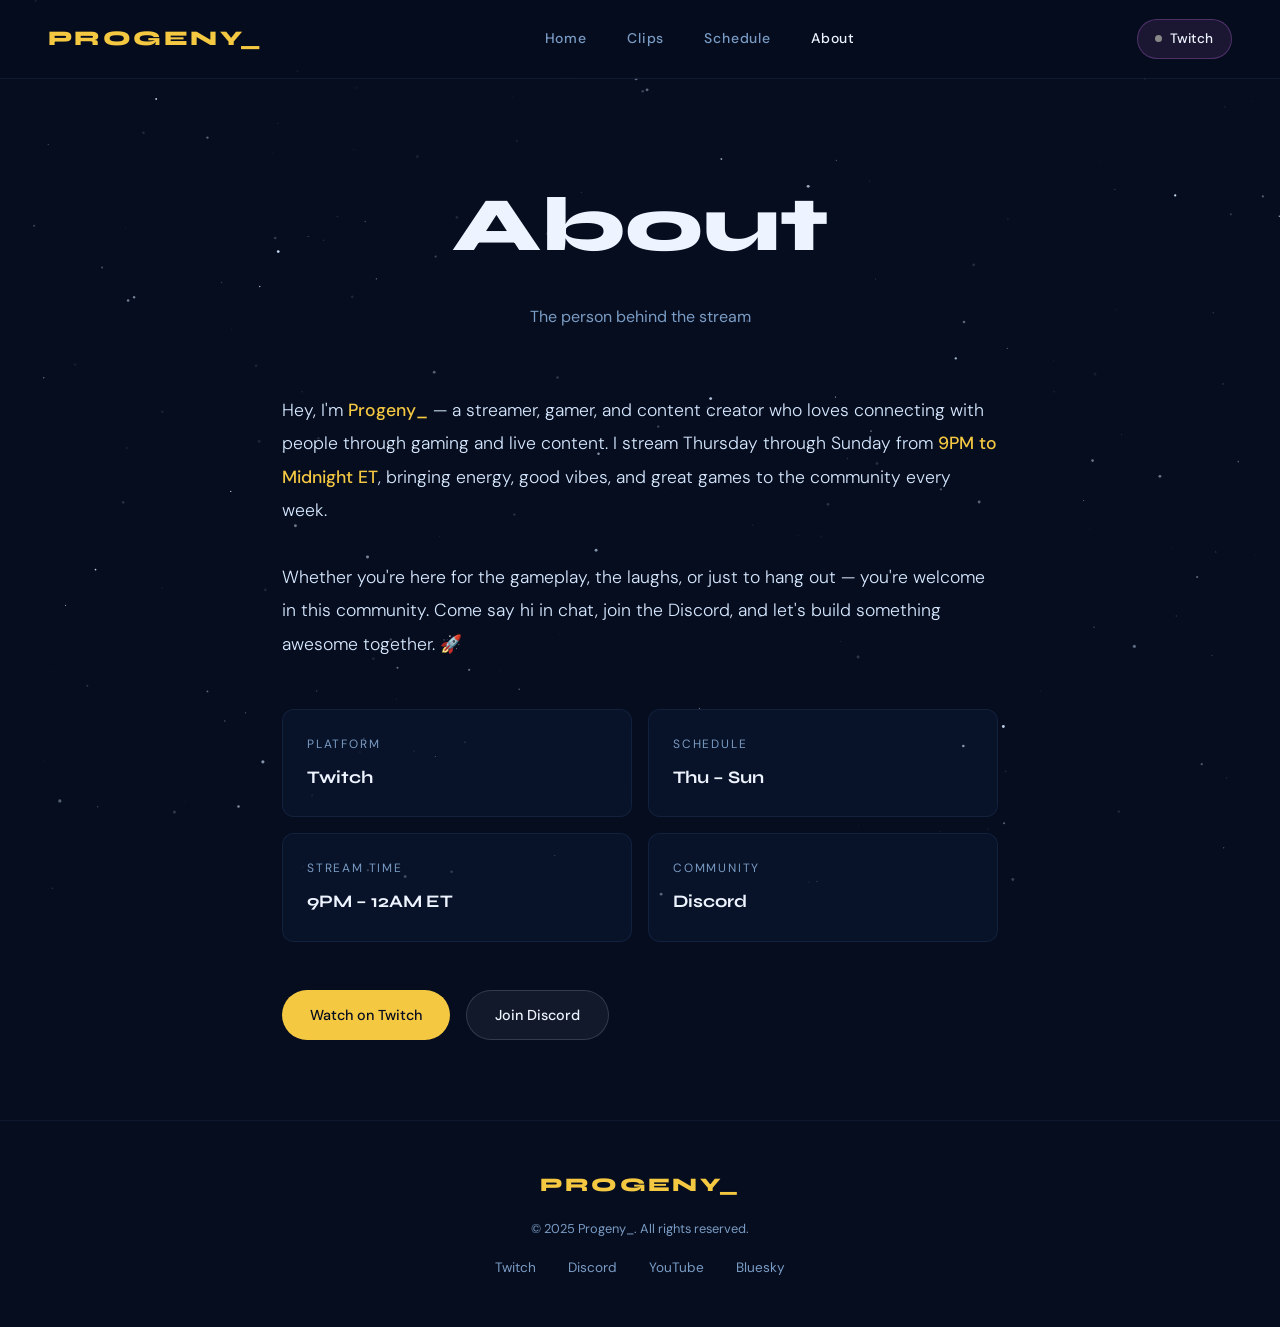
==== about.html @ 64117ea2 "initial website" ====
<!DOCTYPE html>
<html lang="en">
<head>
  <meta charset="UTF-8"/>
  <meta name="viewport" content="width=device-width, initial-scale=1.0"/>
  <title>About | Progeny_</title>
  <link rel="preconnect" href="https://fonts.googleapis.com"/>
  <link href="https://fonts.googleapis.com/css2?family=Syne:wght@400;700;800&family=DM+Sans:ital,wght@0,300;0,400;0,500;1,300&display=swap" rel="stylesheet"/>
  <link rel="stylesheet" href="css/style.css"/>
</head>
<body>

  <canvas id="stars"></canvas>

  <nav class="nav">
    <a href="index.html" class="nav-logo">PROGENY_</a>
    <div class="nav-links">
      <a href="index.html">Home</a>
      <a href="clips.html">Clips</a>
      <a href="schedule.html">Schedule</a>
      <a href="about.html" class="active">About</a>
    </div>
    <a href="https://twitch.tv/Progeny_" target="_blank" class="nav-cta">
      <span class="live-dot" id="liveDot"></span>
      <span id="liveLabel">Twitch</span>
    </a>
  </nav>

  <div class="page-hero">
    <h1>About</h1>
    <p>The person behind the stream</p>
  </div>

  <div class="about-wrap">

    <p class="about-bio">
      Hey, I'm <strong>Progeny_</strong> — a streamer, gamer, and content creator
      who loves connecting with people through gaming and live content.
      I stream Thursday through Sunday from <strong>9PM to Midnight ET</strong>,
      bringing energy, good vibes, and great games to the community every week.
      <br/><br/>
      Whether you're here for the gameplay, the laughs, or just to hang out —
      you're welcome in this community. Come say hi in chat, join the Discord,
      and let's build something awesome together. 🚀
    </p>

    <div class="about-grid">
      <div class="about-card">
        <p class="about-card-label">Platform</p>
        <p class="about-card-value">Twitch</p>
      </div>
      <div class="about-card">
        <p class="about-card-label">Schedule</p>
        <p class="about-card-value">Thu – Sun</p>
      </div>
      <div class="about-card">
        <p class="about-card-label">Stream time</p>
        <p class="about-card-value">9PM – 12AM ET</p>
      </div>
      <div class="about-card">
        <p class="about-card-label">Community</p>
        <p class="about-card-value">Discord</p>
      </div>
    </div>

    <div style="display:flex; gap: 1rem; flex-wrap: wrap;">
      <a href="https://twitch.tv/Progeny_" target="_blank" class="btn btn-primary">
        Watch on Twitch
      </a>
      <a href="https://discord.gg/YOURINVITE" target="_blank" class="btn btn-secondary">
        Join Discord
      </a>
    </div>

  </div>

  <script src="js/stars.js"></script>
  <script src="js/live.js"></script>

  <footer class="footer">
    <p class="footer-logo">PROGENY_</p>
    <p class="footer-copy">© 2025 Progeny_. All rights reserved.</p>
    <div class="footer-links">
      <a href="https://twitch.tv/Progeny_" target="_blank">Twitch</a>
      <a href="https://discord.gg/YOURINVITE" target="_blank">Discord</a>
      <a href="https://youtube.com/@YOURCHANNEL" target="_blank">YouTube</a>
      <a href="https://bsky.app/profile/YOURHANDLE.bsky.social" target="_blank">Bluesky</a>
    </div>
  </footer>

</body>
</html>
---- css/style.css ----
/* ── Variables ─────────────────────────────────────────────────────────────── */
:root {
  --void:        #060D1F;
  --deep:        #0B1A3B;
  --nebula:      #1B3A6B;
  --cosmic:      #2D5FA8;
  --starlight:   #5B8ED4;
  --aurora:      #A8C8F0;
  --ice:         #E8F2FC;
  --gold:        #F5C842;
  --warm-star:   #E8A020;
  --supernova:   #F0D080;
  --cold-white:  #EEF4FF;
  --frost:       #D6E8FF;
  --text-muted:  #7A9CC4;
  --font-display: 'Syne', sans-serif;
  --font-body:    'DM Sans', sans-serif;
}

/* ── Reset ─────────────────────────────────────────────────────────────────── */
*, *::before, *::after { box-sizing: border-box; margin: 0; padding: 0; }
html { scroll-behavior: smooth; }

body {
  background: var(--void);
  color: var(--cold-white);
  font-family: var(--font-body);
  font-size: 16px;
  line-height: 1.7;
  overflow-x: hidden;
}

a { color: inherit; text-decoration: none; }

/* ── Stars canvas ──────────────────────────────────────────────────────────── */
#stars {
  position: fixed;
  top: 0; left: 0;
  width: 100%; height: 100%;
  pointer-events: none;
  z-index: 0;
}

/* ── Nav ───────────────────────────────────────────────────────────────────── */
.nav {
  position: fixed;
  top: 0; left: 0; right: 0;
  z-index: 100;
  display: flex;
  align-items: center;
  justify-content: space-between;
  padding: 1.2rem 3rem;
  background: rgba(6, 13, 31, 0.7);
  backdrop-filter: blur(16px);
  border-bottom: 1px solid rgba(91, 142, 212, 0.12);
}

.nav-logo {
  font-family: var(--font-display);
  font-weight: 800;
  font-size: 1.3rem;
  letter-spacing: 0.12em;
  color: var(--gold);
  transition: opacity 0.2s;
}
.nav-logo:hover { opacity: 0.8; }

.nav-links {
  display: flex;
  gap: 2.5rem;
}

.nav-links a {
  font-size: 0.875rem;
  font-weight: 500;
  letter-spacing: 0.06em;
  color: var(--text-muted);
  transition: color 0.2s;
}
.nav-links a:hover,
.nav-links a.active { color: var(--cold-white); }

.nav-cta {
  display: flex;
  align-items: center;
  gap: 0.5rem;
  background: rgba(155, 89, 182, 0.15);
  border: 1px solid rgba(155, 89, 182, 0.4);
  color: var(--cold-white);
  padding: 0.45rem 1.1rem;
  border-radius: 100px;
  font-size: 0.85rem;
  font-weight: 500;
  transition: background 0.2s, border-color 0.2s;
}
.nav-cta:hover {
  background: rgba(155, 89, 182, 0.3);
  border-color: rgba(155, 89, 182, 0.7);
}

.live-dot {
  width: 7px; height: 7px;
  border-radius: 50%;
  background: #888;
  display: inline-block;
}
.live-dot.is-live {
  background: #FF4444;
  box-shadow: 0 0 6px #FF4444;
  animation: pulse-dot 1.5s infinite;
}
@keyframes pulse-dot {
  0%, 100% { transform: scale(1); opacity: 1; }
  50% { transform: scale(1.3); opacity: 0.7; }
}

/* ── Hero ──────────────────────────────────────────────────────────────────── */
.hero {
  position: relative;
  z-index: 1;
  min-height: 100vh;
  display: flex;
  align-items: center;
  justify-content: center;
  text-align: center;
  padding: 8rem 2rem 4rem;
  overflow: hidden;
}

.hero-orb {
  position: absolute;
  top: 50%; left: 50%;
  transform: translate(-50%, -50%);
  width: 600px; height: 600px;
  border-radius: 50%;
  background: radial-gradient(circle, rgba(45,95,168,0.18) 0%, rgba(27,58,107,0.08) 50%, transparent 70%);
  pointer-events: none;
  animation: orb-pulse 6s ease-in-out infinite;
}
@keyframes orb-pulse {
  0%, 100% { transform: translate(-50%, -50%) scale(1); opacity: 0.7; }
  50% { transform: translate(-50%, -50%) scale(1.08); opacity: 1; }
}

.hero-content { position: relative; z-index: 2; }

.hero-eyebrow {
  font-size: 0.8rem;
  font-weight: 400;
  letter-spacing: 0.25em;
  color: var(--gold);
  text-transform: uppercase;
  margin-bottom: 1.2rem;
  opacity: 0;
  animation: fade-up 0.8s 0.2s forwards;
}

.hero-title {
  font-family: var(--font-display);
  font-weight: 800;
  font-size: clamp(4rem, 12vw, 9rem);
  letter-spacing: 0.04em;
  line-height: 1;
  color: var(--cold-white);
  text-shadow: 0 0 80px rgba(91, 142, 212, 0.4);
  opacity: 0;
  animation: fade-up 0.8s 0.4s forwards;
  margin-bottom: 1.5rem;
}

.hero-sub {
  font-size: 1.05rem;
  font-weight: 300;
  color: var(--text-muted);
  line-height: 1.8;
  opacity: 0;
  animation: fade-up 0.8s 0.6s forwards;
  margin-bottom: 2.5rem;
}

.hero-actions {
  display: flex;
  gap: 1rem;
  justify-content: center;
  opacity: 0;
  animation: fade-up 0.8s 0.8s forwards;
}

@keyframes fade-up {
  from { opacity: 0; transform: translateY(24px); }
  to   { opacity: 1; transform: translateY(0); }
}

/* ── Buttons ───────────────────────────────────────────────────────────────── */
.btn {
  display: inline-flex;
  align-items: center;
  gap: 0.5rem;
  padding: 0.75rem 1.75rem;
  border-radius: 100px;
  font-family: var(--font-body);
  font-size: 0.9rem;
  font-weight: 500;
  cursor: pointer;
  transition: transform 0.2s, box-shadow 0.2s, background 0.2s;
}
.btn:hover { transform: translateY(-2px); }
.btn:active { transform: scale(0.97); }

.btn-primary {
  background: var(--gold);
  color: var(--void);
}
.btn-primary:hover { box-shadow: 0 8px 24px rgba(245, 200, 66, 0.35); }

.btn-secondary {
  background: rgba(255,255,255,0.05);
  color: var(--cold-white);
  border: 1px solid rgba(255,255,255,0.15);
}
.btn-secondary:hover { background: rgba(255,255,255,0.1); }

/* ── Live Banner ───────────────────────────────────────────────────────────── */
.live-banner {
  position: relative;
  z-index: 10;
  background: rgba(255, 68, 68, 0.12);
  border-top: 1px solid rgba(255, 68, 68, 0.3);
  border-bottom: 1px solid rgba(255, 68, 68, 0.3);
  padding: 0.75rem 2rem;
  text-align: center;
  font-size: 0.9rem;
  display: flex;
  align-items: center;
  justify-content: center;
  gap: 1rem;
}
.live-pulse {
  display: inline-block;
  width: 8px; height: 8px;
  border-radius: 50%;
  background: #FF4444;
  animation: pulse-dot 1.2s infinite;
}
.live-banner a {
  color: var(--gold);
  font-weight: 500;
}
.live-banner strong { color: #FF6666; }

/* ── Socials Strip ─────────────────────────────────────────────────────────── */
.socials-strip {
  position: relative;
  z-index: 1;
  display: grid;
  grid-template-columns: repeat(4, 1fr);
  border-top: 1px solid rgba(91, 142, 212, 0.1);
  border-bottom: 1px solid rgba(91, 142, 212, 0.1);
}

.social-card {
  display: flex;
  align-items: center;
  gap: 1rem;
  padding: 1.8rem 2rem;
  border-right: 1px solid rgba(91, 142, 212, 0.1);
  transition: background 0.2s;
  color: var(--cold-white);
}
.social-card:last-child { border-right: none; }
.social-card:hover { background: rgba(255,255,255,0.03); }
.social-card svg { color: var(--accent); flex-shrink: 0; }

.social-name {
  font-weight: 500;
  font-size: 0.95rem;
  line-height: 1.3;
}
.social-handle {
  font-size: 0.8rem;
  color: var(--text-muted);
  line-height: 1.3;
}
.social-arrow {
  margin-left: auto;
  color: var(--text-muted);
  font-size: 1.1rem;
  transition: transform 0.2s, color 0.2s;
}
.social-card:hover .social-arrow {
  transform: translateX(4px);
  color: var(--gold);
}

/* ── Sections ──────────────────────────────────────────────────────────────── */
.section {
  position: relative;
  z-index: 1;
  max-width: 1100px;
  margin: 0 auto;
  padding: 5rem 2rem;
}

.section-header {
  display: flex;
  align-items: baseline;
  justify-content: space-between;
  margin-bottom: 2.5rem;
}

.section-header h2 {
  font-family: var(--font-display);
  font-weight: 700;
  font-size: 2rem;
  color: var(--cold-white);
}

.section-link {
  font-size: 0.875rem;
  color: var(--gold);
  transition: opacity 0.2s;
}
.section-link:hover { opacity: 0.7; }

/* ── Schedule Mini ─────────────────────────────────────────────────────────── */
.schedule-mini {
  display: grid;
  grid-template-columns: repeat(4, 1fr);
  gap: 1rem;
}

.schedule-day {
  padding: 1.5rem;
  border-radius: 12px;
  border: 1px solid rgba(91, 142, 212, 0.15);
  background: rgba(27, 58, 107, 0.1);
  display: flex;
  flex-direction: column;
  gap: 0.4rem;
}

.active-day {
  border-color: rgba(245, 200, 66, 0.3);
  background: rgba(245, 200, 66, 0.05);
}

.day-name {
  font-family: var(--font-display);
  font-weight: 700;
  font-size: 1rem;
  color: var(--cold-white);
}

.active-day .day-name { color: var(--gold); }

.day-time {
  font-size: 0.82rem;
  color: var(--text-muted);
}

.off-day .day-name { color: var(--text-muted); }

/* ── Page Hero (inner pages) ───────────────────────────────────────────────── */
.page-hero {
  position: relative;
  z-index: 1;
  padding: 10rem 2rem 4rem;
  text-align: center;
}

.page-hero h1 {
  font-family: var(--font-display);
  font-weight: 800;
  font-size: clamp(2.5rem, 6vw, 5rem);
  color: var(--cold-white);
  margin-bottom: 0.75rem;
}

.page-hero p {
  color: var(--text-muted);
  font-size: 1rem;
}

/* ── Clips Grid ────────────────────────────────────────────────────────────── */
.clips-grid {
  display: grid;
  grid-template-columns: repeat(auto-fill, minmax(320px, 1fr));
  gap: 1.5rem;
  position: relative;
  z-index: 1;
  max-width: 1100px;
  margin: 0 auto;
  padding: 0 2rem 5rem;
}

.clip-card {
  border-radius: 12px;
  overflow: hidden;
  background: rgba(27, 58, 107, 0.15);
  border: 1px solid rgba(91, 142, 212, 0.12);
  transition: transform 0.2s, border-color 0.2s;
  cursor: pointer;
}
.clip-card:hover {
  transform: translateY(-4px);
  border-color: rgba(245, 200, 66, 0.3);
}

.clip-thumb {
  width: 100%;
  aspect-ratio: 16/9;
  background: rgba(27, 58, 107, 0.4);
  display: flex;
  align-items: center;
  justify-content: center;
  position: relative;
  overflow: hidden;
}
.clip-thumb img { width: 100%; height: 100%; object-fit: cover; }
.clip-play {
  position: absolute;
  width: 48px; height: 48px;
  background: rgba(245, 200, 66, 0.9);
  border-radius: 50%;
  display: flex;
  align-items: center;
  justify-content: center;
  color: var(--void);
  transition: transform 0.2s;
}
.clip-card:hover .clip-play { transform: scale(1.1); }

.clip-info {
  padding: 1rem 1.25rem;
}
.clip-title {
  font-weight: 500;
  font-size: 0.95rem;
  margin-bottom: 0.3rem;
  color: var(--cold-white);
}
.clip-meta {
  font-size: 0.8rem;
  color: var(--text-muted);
}

.clips-loading {
  text-align: center;
  color: var(--text-muted);
  padding: 4rem 2rem;
  grid-column: 1/-1;
}

/* ── Schedule Page ─────────────────────────────────────────────────────────── */
.schedule-table-wrap {
  position: relative;
  z-index: 1;
  max-width: 800px;
  margin: 0 auto;
  padding: 0 2rem 5rem;
}

.schedule-table {
  width: 100%;
  border-collapse: collapse;
}

.schedule-table th {
  font-family: var(--font-display);
  font-size: 0.75rem;
  font-weight: 700;
  letter-spacing: 0.12em;
  text-transform: uppercase;
  color: var(--text-muted);
  text-align: left;
  padding: 0.75rem 1.5rem;
  border-bottom: 1px solid rgba(91, 142, 212, 0.15);
}

.schedule-table td {
  padding: 1.25rem 1.5rem;
  border-bottom: 1px solid rgba(91, 142, 212, 0.08);
  font-size: 0.95rem;
}

.schedule-table tr.stream-day td { color: var(--cold-white); }
.schedule-table tr.off-day td   { color: var(--text-muted); }

.day-badge {
  display: inline-block;
  padding: 0.25rem 0.75rem;
  border-radius: 100px;
  font-size: 0.8rem;
  font-weight: 500;
}

.badge-live {
  background: rgba(245, 200, 66, 0.12);
  color: var(--gold);
  border: 1px solid rgba(245, 200, 66, 0.3);
}

.badge-off {
  background: rgba(122, 156, 196, 0.08);
  color: var(--text-muted);
  border: 1px solid rgba(122, 156, 196, 0.15);
}

.schedule-note {
  margin-top: 1.5rem;
  font-size: 0.85rem;
  color: var(--text-muted);
  text-align: center;
}

/* ── About Page ────────────────────────────────────────────────────────────── */
.about-wrap {
  position: relative;
  z-index: 1;
  max-width: 780px;
  margin: 0 auto;
  padding: 0 2rem 5rem;
}

.about-bio {
  font-size: 1.1rem;
  font-weight: 300;
  line-height: 1.9;
  color: var(--frost);
  margin-bottom: 3rem;
}

.about-bio strong {
  color: var(--gold);
  font-weight: 500;
}

.about-grid {
  display: grid;
  grid-template-columns: 1fr 1fr;
  gap: 1rem;
  margin-bottom: 3rem;
}

.about-card {
  padding: 1.5rem;
  border-radius: 12px;
  background: rgba(27, 58, 107, 0.12);
  border: 1px solid rgba(91, 142, 212, 0.12);
}

.about-card-label {
  font-size: 0.75rem;
  letter-spacing: 0.15em;
  text-transform: uppercase;
  color: var(--text-muted);
  margin-bottom: 0.5rem;
}

.about-card-value {
  font-family: var(--font-display);
  font-weight: 700;
  font-size: 1.1rem;
  color: var(--cold-white);
}

/* ── Footer ────────────────────────────────────────────────────────────────── */
.footer {
  position: relative;
  z-index: 1;
  border-top: 1px solid rgba(91, 142, 212, 0.1);
  padding: 3rem 2rem;
  text-align: center;
  display: flex;
  flex-direction: column;
  align-items: center;
  gap: 1rem;
}

.footer-logo {
  font-family: var(--font-display);
  font-weight: 800;
  font-size: 1.2rem;
  letter-spacing: 0.12em;
  color: var(--gold);
}

.footer-copy {
  font-size: 0.8rem;
  color: var(--text-muted);
}

.footer-links {
  display: flex;
  gap: 2rem;
}

.footer-links a {
  font-size: 0.85rem;
  color: var(--text-muted);
  transition: color 0.2s;
}
.footer-links a:hover { color: var(--gold); }

/* ── Responsive ────────────────────────────────────────────────────────────── */
@media (max-width: 768px) {
  .nav { padding: 1rem 1.5rem; }
  .nav-links { display: none; }
  .socials-strip { grid-template-columns: 1fr 1fr; }
  .social-card { padding: 1.2rem; }
  .schedule-mini { grid-template-columns: 1fr 1fr; }
  .about-grid { grid-template-columns: 1fr; }
  .hero-actions { flex-direction: column; align-items: center; }
}

@media (max-width: 480px) {
  .socials-strip { grid-template-columns: 1fr; }
  .schedule-mini { grid-template-columns: 1fr; }
}
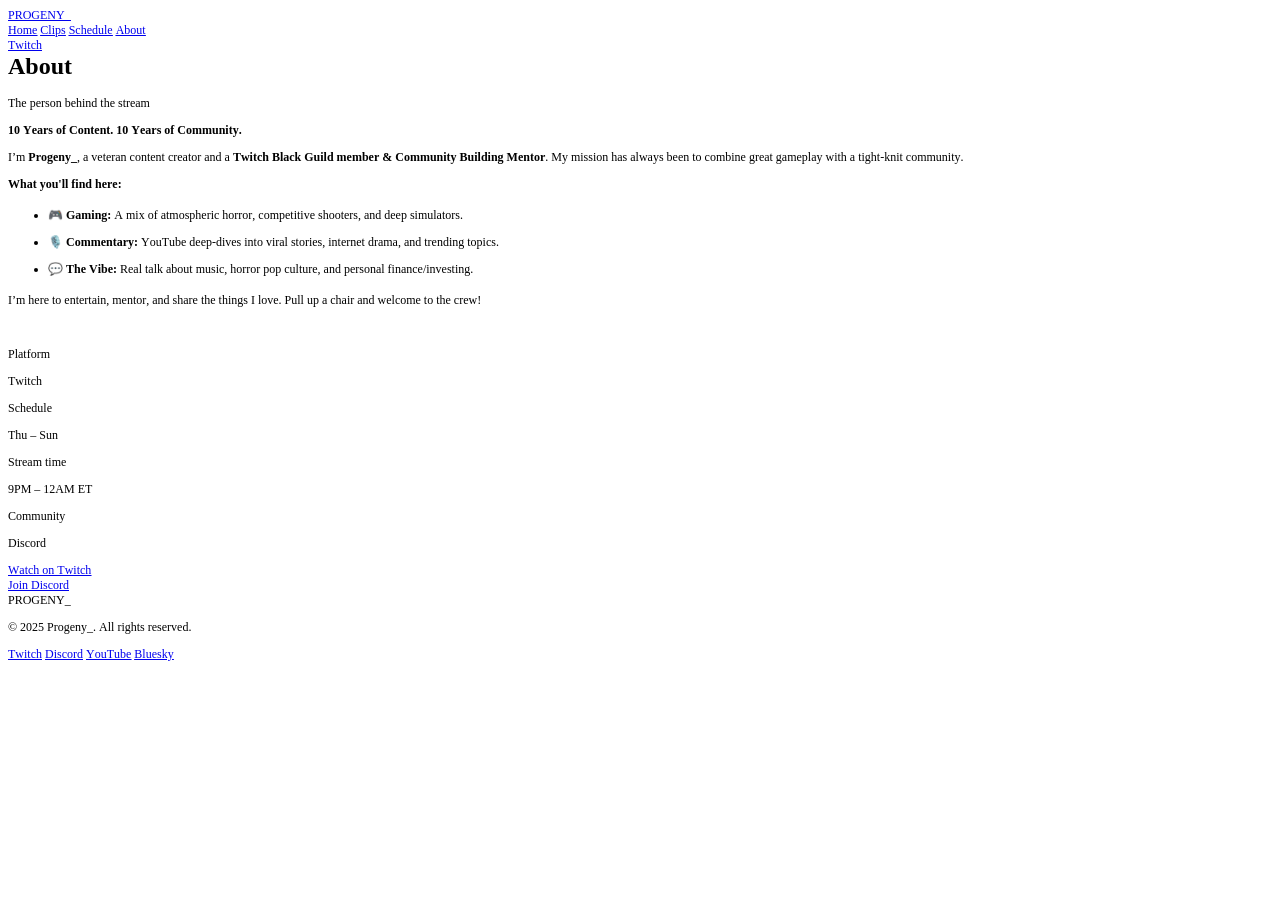
==== commit d87124e0: "describe what you changed" ====
--- a/about.html
+++ b/about.html
@@ -1,92 +1,52 @@
-<!DOCTYPE html>
-<html lang="en">
+<!DOCTYPE html PUBLIC "-//W3C//DTD HTML 4.01//EN" "http://www.w3.org/TR/html4/strict.dtd">
+<html>
 <head>
-  <meta charset="UTF-8"/>
-  <meta name="viewport" content="width=device-width, initial-scale=1.0"/>
-  <title>About | Progeny_</title>
-  <link rel="preconnect" href="https://fonts.googleapis.com"/>
-  <link href="https://fonts.googleapis.com/css2?family=Syne:wght@400;700;800&family=DM+Sans:ital,wght@0,300;0,400;0,500;1,300&display=swap" rel="stylesheet"/>
-  <link rel="stylesheet" href="css/style.css"/>
+  <meta http-equiv="Content-Type" content="text/html; charset=utf-8">
+  <meta http-equiv="Content-Style-Type" content="text/css">
+  <title></title>
+  <meta name="Generator" content="Cocoa HTML Writer">
+  <meta name="CocoaVersion" content="2685.6">
+  <style type="text/css">
+    p.p1 {margin: 0.0px 0.0px 0.0px 0.0px; font: 12.0px Times; color: #0000e9; -webkit-text-stroke: #0000e9}
+    p.p3 {margin: 0.0px 0.0px 12.0px 0.0px; font: 12.0px Times; -webkit-text-stroke: #000000}
+    p.p4 {margin: 0.0px 0.0px 12.0px 0.0px; font: 12.0px Times; -webkit-text-stroke: #000000; min-height: 14.0px}
+    li.li3 {margin: 0.0px 0.0px 12.0px 0.0px; font: 12.0px Times; -webkit-text-stroke: #000000}
+    span.s1 {text-decoration: underline ; font-kerning: none}
+    span.s2 {font-kerning: none; color: #000000; -webkit-text-stroke: 0px #000000}
+    span.s3 {text-decoration: underline ; font-kerning: none; -webkit-text-stroke: 0px #0000e9}
+    span.s4 {font-kerning: none}
+    span.s5 {-webkit-text-stroke: 0px #000000}
+    ul.ul1 {list-style-type: disc}
+  </style>
 </head>
 <body>
-
-  <canvas id="stars"></canvas>
-
-  <nav class="nav">
-    <a href="index.html" class="nav-logo">PROGENY_</a>
-    <div class="nav-links">
-      <a href="index.html">Home</a>
-      <a href="clips.html">Clips</a>
-      <a href="schedule.html">Schedule</a>
-      <a href="about.html" class="active">About</a>
-    </div>
-    <a href="https://twitch.tv/Progeny_" target="_blank" class="nav-cta">
-      <span class="live-dot" id="liveDot"></span>
-      <span id="liveLabel">Twitch</span>
-    </a>
-  </nav>
-
-  <div class="page-hero">
-    <h1>About</h1>
-    <p>The person behind the stream</p>
-  </div>
-
-  <div class="about-wrap">
-
-    <p class="about-bio">
-      Hey, I'm <strong>Progeny_</strong> — a streamer, gamer, and content creator
-      who loves connecting with people through gaming and live content.
-      I stream Thursday through Sunday from <strong>9PM to Midnight ET</strong>,
-      bringing energy, good vibes, and great games to the community every week.
-      <br/><br/>
-      Whether you're here for the gameplay, the laughs, or just to hang out —
-      you're welcome in this community. Come say hi in chat, join the Discord,
-      and let's build something awesome together. 🚀
-    </p>
-
-    <div class="about-grid">
-      <div class="about-card">
-        <p class="about-card-label">Platform</p>
-        <p class="about-card-value">Twitch</p>
-      </div>
-      <div class="about-card">
-        <p class="about-card-label">Schedule</p>
-        <p class="about-card-value">Thu – Sun</p>
-      </div>
-      <div class="about-card">
-        <p class="about-card-label">Stream time</p>
-        <p class="about-card-value">9PM – 12AM ET</p>
-      </div>
-      <div class="about-card">
-        <p class="about-card-label">Community</p>
-        <p class="about-card-value">Discord</p>
-      </div>
-    </div>
-
-    <div style="display:flex; gap: 1rem; flex-wrap: wrap;">
-      <a href="https://twitch.tv/Progeny_" target="_blank" class="btn btn-primary">
-        Watch on Twitch
-      </a>
-      <a href="https://discord.gg/YOURINVITE" target="_blank" class="btn btn-secondary">
-        Join Discord
-      </a>
-    </div>
-
-  </div>
-
-  <script src="js/stars.js"></script>
-  <script src="js/live.js"></script>
-
-  <footer class="footer">
-    <p class="footer-logo">PROGENY_</p>
-    <p class="footer-copy">© 2025 Progeny_. All rights reserved.</p>
-    <div class="footer-links">
-      <a href="https://twitch.tv/Progeny_" target="_blank">Twitch</a>
-      <a href="https://discord.gg/YOURINVITE" target="_blank">Discord</a>
-      <a href="https://youtube.com/@YOURCHANNEL" target="_blank">YouTube</a>
-      <a href="https://bsky.app/profile/YOURHANDLE.bsky.social" target="_blank">Bluesky</a>
-    </div>
-  </footer>
-
+<p class="p1"><span class="s1"><a href="file:///Users/progeny/Desktop/progeny-website/index.html">PROGENY_</a></span></p>
+<p class="p1"><span class="s1"><a href="file:///Users/progeny/Desktop/progeny-website/index.html">Home</a></span><span class="s2"> <a href="file:///Users/progeny/Desktop/progeny-website/clips.html"><span class="s3">Clips</span></a> <a href="file:///Users/progeny/Desktop/progeny-website/schedule.html"><span class="s3">Schedule</span></a> <a href="file:///Users/progeny/Desktop/progeny-website/about.html"><span class="s3">About</span></a></span></p>
+<p class="p1"><span class="s1"><a href="https://twitch.tv/Progeny_">Twitch</a></span></p>
+<h1 style="margin: 0.0px 0.0px 16.1px 0.0px; font: 24.0px Times; -webkit-text-stroke: #000000"><span class="s4"><b>About</b></span></h1>
+<p class="p3"><span class="s4">The person behind the stream</span></p>
+<p class="p3"><span class="s4"><b>10 Years of Content. 10 Years of Community.</b><b></b></span></p>
+<p class="p3"><span class="s4">I’m <b>Progeny_</b>, a veteran content creator and a <b>Twitch Black Guild member &amp; Community Building Mentor</b>. My mission has always been to combine great gameplay with a tight-knit community.</span></p>
+<p class="p3"><span class="s4"><b>What you'll find here:</b><b></b></span></p>
+<ul class="ul1">
+  <li class="li3"><span class="s5"></span><span class="s4">🎮 <b>Gaming:</b> A mix of atmospheric horror, competitive shooters, and deep simulators.</span></li>
+  <li class="li3"><span class="s5"></span><span class="s4">🎙️ <b>Commentary:</b> YouTube deep-dives into viral stories, internet drama, and trending topics.</span></li>
+  <li class="li3"><span class="s5"></span><span class="s4">💬 <b>The Vibe:</b> Real talk about music, horror pop culture, and personal finance/investing.</span></li>
+</ul>
+<p class="p3"><span class="s4">I’m here to entertain, mentor, and share the things I love. Pull up a chair and welcome to the crew!</span></p>
+<p class="p4"><span class="s4"></span><br></p>
+<p class="p3"><span class="s4">Platform</span></p>
+<p class="p3"><span class="s4">Twitch</span></p>
+<p class="p3"><span class="s4">Schedule</span></p>
+<p class="p3"><span class="s4">Thu – Sun</span></p>
+<p class="p3"><span class="s4">Stream time</span></p>
+<p class="p3"><span class="s4">9PM – 12AM ET</span></p>
+<p class="p3"><span class="s4">Community</span></p>
+<p class="p3"><span class="s4">Discord</span></p>
+<p class="p1"><span class="s1"><a href="https://twitch.tv/Progeny_">Watch on Twitch</a></span></p>
+<p class="p1"><span class="s1"><a href="https://discord.gg/N8dNC3S">Join Discord</a></span></p>
+<p class="p3"><span class="s4">PROGENY_</span></p>
+<p class="p3"><span class="s4">© 2025 Progeny_. All rights reserved.</span></p>
+<p class="p1"><span class="s1"><a href="https://twitch.tv/Progeny_">Twitch</a></span><span class="s2"> <a href="https://discord.gg/N8dNC3S"><span class="s3">Discord</span></a> <a href="https://youtube.com/@Progeny_"><span class="s3">YouTube</span></a> <a href="https://bsky.app/profile/progenyttv.bsky.social"><span class="s3">Bluesky</span></a></span></p>
 </body>
 </html>
